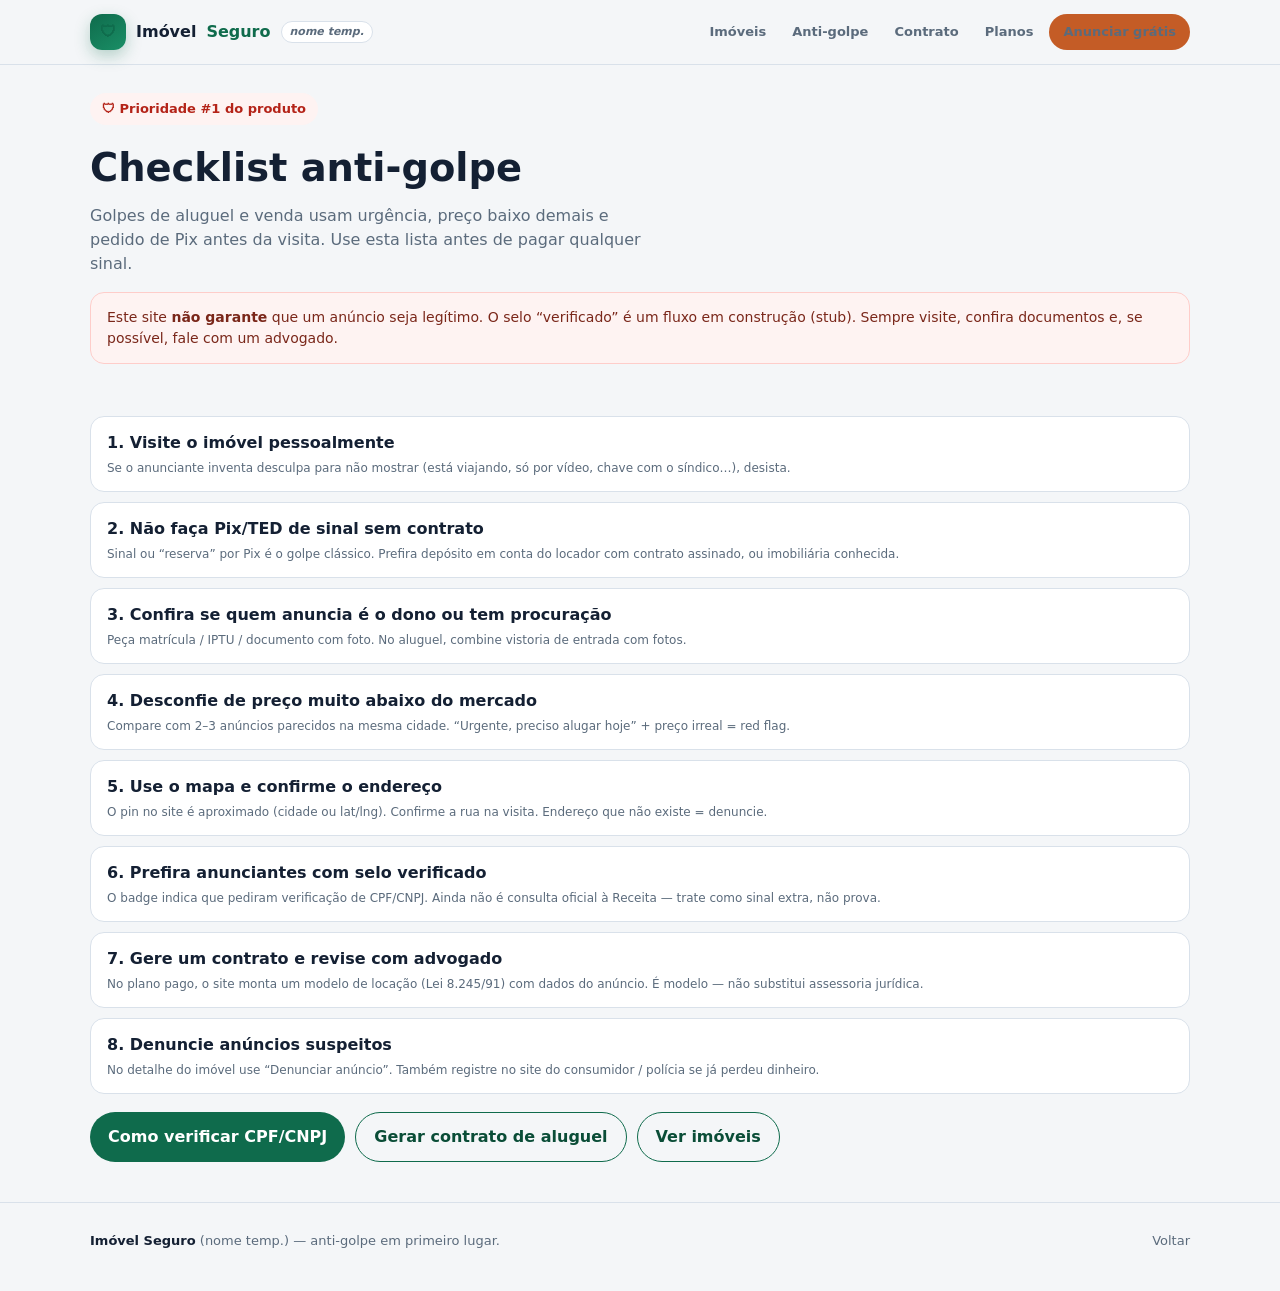
==== anti-golpe.html @ f9ec3e8f "Imóvel Seguro: anti-golpe, mapa OSM e contrato de aluguel Rebrand temporário (Morar Brasil rejeitado" ====
<!doctype html>
<html lang="pt-BR">
<head>
  <meta charset="utf-8">
  <meta name="viewport" content="width=device-width,initial-scale=1">
  <meta name="theme-color" content="#0f6b4c">
  <title>Checklist anti-golpe — Imóvel Seguro</title>
  <link rel="stylesheet" href="css/styles.css">
</head>
<body>
  <header class="top">
    <div class="wrap top-inner">
      <a class="brand" href="index.html"><span class="brand-mark">🛡</span> Imóvel <span>Seguro</span> <em class="temp">nome temp.</em></a>
      <nav class="nav">
        <a href="index.html" data-nav="index.html">Imóveis</a>
        <a href="anti-golpe.html" data-nav="anti-golpe.html">Anti-golpe</a>
        <a href="contrato.html" data-nav="contrato.html">Contrato</a>
        <a href="precos.html" data-nav="precos.html">Planos</a>
        <a class="btn btn-terra" href="anunciar.html" style="padding:8px 14px;font-size:13px">Anunciar grátis</a>
      </nav>
    </div>
  </header>

  <main class="wrap">
    <section class="page-hero">
      <div class="badge">🛡 Prioridade #1 do produto</div>
      <h1>Checklist anti-golpe</h1>
      <p>Golpes de aluguel e venda usam urgência, preço baixo demais e pedido de Pix antes da visita. Use esta lista antes de pagar qualquer sinal.</p>
    </section>

    <div class="banner banner-danger">
      Este site <strong>não garante</strong> que um anúncio seja legítimo. O selo “verificado” é um fluxo em construção (stub). Sempre visite, confira documentos e, se possível, fale com um advogado.
    </div>

    <section class="section">
      <ul class="check-list">
        <li>
          <strong>1. Visite o imóvel pessoalmente</strong>
          <span class="help">Se o anunciante inventa desculpa para não mostrar (está viajando, só por vídeo, chave com o síndico…), desista.</span>
        </li>
        <li>
          <strong>2. Não faça Pix/TED de sinal sem contrato</strong>
          <span class="help">Sinal ou “reserva” por Pix é o golpe clássico. Prefira depósito em conta do locador com contrato assinado, ou imobiliária conhecida.</span>
        </li>
        <li>
          <strong>3. Confira se quem anuncia é o dono ou tem procuração</strong>
          <span class="help">Peça matrícula / IPTU / documento com foto. No aluguel, combine vistoria de entrada com fotos.</span>
        </li>
        <li>
          <strong>4. Desconfie de preço muito abaixo do mercado</strong>
          <span class="help">Compare com 2–3 anúncios parecidos na mesma cidade. “Urgente, preciso alugar hoje” + preço irreal = red flag.</span>
        </li>
        <li>
          <strong>5. Use o mapa e confirme o endereço</strong>
          <span class="help">O pin no site é aproximado (cidade ou lat/lng). Confirme a rua na visita. Endereço que não existe = denuncie.</span>
        </li>
        <li>
          <strong>6. Prefira anunciantes com selo verificado</strong>
          <span class="help">O badge indica que pediram verificação de CPF/CNPJ. Ainda não é consulta oficial à Receita — trate como sinal extra, não prova.</span>
        </li>
        <li>
          <strong>7. Gere um contrato e revise com advogado</strong>
          <span class="help">No plano pago, o site monta um modelo de locação (Lei 8.245/91) com dados do anúncio. É modelo — não substitui assessoria jurídica.</span>
        </li>
        <li>
          <strong>8. Denuncie anúncios suspeitos</strong>
          <span class="help">No detalhe do imóvel use “Denunciar anúncio”. Também registre no site do consumidor / polícia se já perdeu dinheiro.</span>
        </li>
      </ul>

      <div style="display:flex;gap:10px;flex-wrap:wrap;margin-top:18px">
        <a class="btn btn-primary" href="verificar.html">Como verificar CPF/CNPJ</a>
        <a class="btn btn-ghost" href="contrato.html">Gerar contrato de aluguel</a>
        <a class="btn btn-ghost" href="index.html">Ver imóveis</a>
      </div>
    </section>
  </main>

  <footer class="footer">
    <div class="wrap footer-grid">
      <div><strong>Imóvel Seguro</strong> (nome temp.) — anti-golpe em primeiro lugar.</div>
      <div><a href="index.html">Voltar</a></div>
    </div>
  </footer>
</body>
</html>
---- css/styles.css ----
:root {
  --bg: #f4f6f8;
  --bg-card: #ffffff;
  --ink: #142033;
  --muted: #5b6b7c;
  --line: #d9e1ea;
  --green: #0f6b4c;
  --green-dark: #0a4d37;
  --green-soft: #e6f5ef;
  --terra: #c45c26;
  --terra-soft: #f8ebe3;
  --danger: #b42318;
  --danger-soft: #fef3f2;
  --warn: #b54708;
  --warn-soft: #fffaeb;
  --blue: #175cd3;
  --blue-soft: #eff4ff;
  --shadow: 0 10px 30px rgba(20, 32, 51, 0.08);
  --radius: 18px;
  --font: "Segoe UI", system-ui, -apple-system, Roboto, sans-serif;
}
*{box-sizing:border-box}
html{scroll-behavior:smooth}
body{margin:0;font-family:var(--font);background:var(--bg);color:var(--ink);line-height:1.5;min-height:100vh}
a{color:inherit;text-decoration:none}
img{max-width:100%;display:block}
button,input,select,textarea{font:inherit}
.wrap{width:min(1100px,calc(100% - 32px));margin:0 auto}
.top{position:sticky;top:0;z-index:40;backdrop-filter:blur(12px);background:rgba(244,246,248,.94);border-bottom:1px solid var(--line)}
.top-inner{display:flex;align-items:center;justify-content:space-between;padding:14px 0;gap:12px}
.brand{display:flex;align-items:center;gap:10px;font-weight:800}
.brand-mark{width:36px;height:36px;border-radius:12px;background:linear-gradient(145deg,var(--green),#1a8f66);color:#fff;display:grid;place-items:center;font-size:16px;box-shadow:0 6px 16px rgba(15,107,76,.28)}
.brand span{color:var(--green)}
.brand .temp{font-size:11px;font-weight:700;color:var(--muted);background:#fff;border:1px solid var(--line);border-radius:999px;padding:2px 8px}
.nav{display:flex;gap:6px;align-items:center;flex-wrap:wrap;justify-content:flex-end}
.nav a{padding:8px 10px;border-radius:999px;color:var(--muted);font-size:13px;font-weight:600}
.nav a:hover,.nav a.active{background:var(--green-soft);color:var(--green-dark)}
.btn{display:inline-flex;align-items:center;justify-content:center;gap:8px;border:0;border-radius:999px;padding:12px 18px;font-weight:800;cursor:pointer;transition:transform .15s ease,opacity .15s ease}
.btn:active{transform:scale(.98)}
.btn:disabled{opacity:.55;cursor:not-allowed}
.btn-primary{background:var(--green);color:#fff}
.btn-primary:hover{background:var(--green-dark)}
.btn-terra{background:var(--terra);color:#fff}
.btn-danger{background:var(--danger);color:#fff}
.btn-ghost{background:transparent;color:var(--green-dark);border:1.5px solid var(--green)}
.btn-wa{background:#1fad5c;color:#fff;width:100%}
.btn-block{width:100%}
.btn-sm{padding:8px 12px;font-size:13px}
.hero{padding:28px 0 10px;display:grid;gap:22px}
@media(min-width:860px){.hero{grid-template-columns:1.1fr .9fr;align-items:center;padding-top:40px}}
.hero h1{font-size:clamp(1.9rem,5vw,3rem);line-height:1.08;margin:0 0 12px;letter-spacing:-.02em}
.hero h1 em{font-style:normal;color:var(--green)}
.hero p.lead{margin:0;color:var(--muted);font-size:1.05rem;max-width:38ch}
.badge{display:inline-flex;align-items:center;gap:6px;background:var(--danger-soft);color:var(--danger);border-radius:999px;padding:6px 12px;font-size:13px;font-weight:700;margin-bottom:14px}
.search-card,.card,.panel{background:var(--bg-card);border:1px solid var(--line);border-radius:var(--radius);box-shadow:var(--shadow)}
.search-card{padding:18px}
.search-grid{display:grid;gap:10px;grid-template-columns:1fr}
@media(min-width:720px){.search-grid{grid-template-columns:1.2fr 1fr 1fr auto;align-items:end}}
label.field{display:grid;gap:6px;font-size:13px;font-weight:700;color:var(--muted)}
input,select,textarea{width:100%;padding:12px 14px;border-radius:12px;border:1.5px solid var(--line);background:#fff;color:var(--ink)}
input:focus,select:focus,textarea:focus{outline:none;border-color:var(--green);box-shadow:0 0 0 3px rgba(15,107,76,.15)}
.chips{display:flex;flex-wrap:wrap;gap:8px;margin-top:12px}
.chip{border:1.5px solid var(--line);background:#fff;color:var(--muted);border-radius:999px;padding:8px 12px;font-size:13px;font-weight:700;cursor:pointer}
.chip.active,.chip:hover{border-color:var(--green);color:var(--green-dark);background:var(--green-soft)}
.section{padding:28px 0 40px}
.section-head{display:flex;justify-content:space-between;align-items:end;gap:12px;margin-bottom:16px;flex-wrap:wrap}
.section-head h2{margin:0;font-size:1.45rem}
.section-head p{margin:0;color:var(--muted);font-size:14px}
.grid{display:grid;gap:14px;grid-template-columns:1fr}
@media(min-width:640px){.grid{grid-template-columns:repeat(2,1fr)}}
@media(min-width:960px){.grid{grid-template-columns:repeat(3,1fr)}}
.listing{overflow:hidden;display:flex;flex-direction:column;min-height:100%;transition:transform .15s ease,box-shadow .15s ease}
.listing:hover{transform:translateY(-2px);box-shadow:0 16px 36px rgba(20,32,51,.12)}
.listing-photo{aspect-ratio:16/10;position:relative;color:#fff;display:flex;align-items:flex-end;padding:14px;background:linear-gradient(135deg,#0f6b4c,#2a4d6e)}
.listing-photo.terreno{background:linear-gradient(135deg,#8a6a3b,#c45c26)}
.listing-photo.sitio,.listing-photo.chacara{background:linear-gradient(135deg,#1f6b45,#6a9a3b)}
.listing-photo.casa{background:linear-gradient(135deg,#2a4d6e,#1f6b45)}
.listing-photo.apartamento{background:linear-gradient(135deg,#3a4a6b,#1f6b45)}
.listing-photo.comercial{background:linear-gradient(135deg,#6b4a2a,#c45c26)}
.listing-photo .emoji{font-size:42px;position:absolute;right:14px;top:14px;opacity:.9}
.tag{display:inline-flex;align-items:center;gap:4px;background:rgba(255,255,255,.18);backdrop-filter:blur(6px);border-radius:999px;padding:4px 10px;font-size:12px;font-weight:700}
.tag-exemplo{position:absolute;left:12px;top:12px;background:#fff;color:var(--terra);border-radius:999px;padding:4px 10px;font-size:11px;font-weight:800}
.tag-verificado{position:absolute;left:12px;top:40px;background:#ecfdf3;color:#067647;border-radius:999px;padding:4px 10px;font-size:11px;font-weight:800}
.listing-body{padding:14px 16px 16px;display:grid;gap:8px;flex:1}
.listing-body h3{margin:0;font-size:1.05rem;line-height:1.25}
.meta{color:var(--muted);font-size:13px}
.price{font-size:1.25rem;font-weight:800;color:var(--green-dark)}
.price small{font-size:12px;font-weight:600;color:var(--muted)}
.empty{text-align:center;padding:40px 18px;color:var(--muted);border:1.5px dashed var(--line);border-radius:var(--radius);background:rgba(255,255,255,.5)}
.banner{margin:8px 0 24px;padding:14px 16px;border-radius:14px;background:var(--warn-soft);color:#7a2e0e;border:1px solid #f9dbaf;font-size:14px}
.banner-danger{background:var(--danger-soft);color:#7a271a;border-color:#fecdca}
.banner-safe{background:var(--green-soft);color:var(--green-dark);border-color:#abefc6}
.page-hero{padding:28px 0 8px}
.page-hero h1{margin:0 0 8px;font-size:clamp(1.8rem,4vw,2.4rem)}
.page-hero p{margin:0;color:var(--muted);max-width:56ch}
.form-card{padding:20px;max-width:760px}
.form-grid{display:grid;gap:12px}
@media(min-width:640px){.form-grid.two{grid-template-columns:1fr 1fr}}
.help{font-size:12px;color:var(--muted);font-weight:500}
.ok-box,.err-box{display:none;margin-top:12px;padding:12px 14px;border-radius:12px;font-size:14px}
.ok-box{background:var(--green-soft);color:var(--green-dark)}
.err-box{background:#fde8e8;color:#9b1c1c}
.pricing{display:grid;gap:14px;grid-template-columns:1fr}
@media(min-width:800px){.pricing{grid-template-columns:repeat(3,1fr)}}
.price-card{padding:22px;display:flex;flex-direction:column;gap:12px}
.price-card.featured{border-color:var(--green);box-shadow:0 16px 40px rgba(15,107,76,.16);position:relative}
.price-card .plan{font-size:14px;font-weight:800;color:var(--muted);text-transform:uppercase;letter-spacing:.04em}
.price-card .amount{font-size:2rem;font-weight:800;color:var(--green-dark)}
.price-card .amount span{font-size:14px;font-weight:600;color:var(--muted)}
.price-card ul{margin:0;padding-left:18px;color:var(--muted);display:grid;gap:8px;flex:1}
.ribbon{position:absolute;top:14px;right:14px;background:var(--green);color:#fff;font-size:11px;font-weight:800;border-radius:999px;padding:4px 10px}
.detail{display:grid;gap:16px;padding-bottom:40px}
@media(min-width:860px){.detail{grid-template-columns:1.4fr .8fr;align-items:start}}
.detail-photo{border-radius:var(--radius);min-height:220px;position:relative;display:flex;align-items:flex-end;padding:18px;color:#fff}
.detail-side{padding:18px;position:sticky;top:80px}
.detail-side h1{margin:0 0 8px;font-size:1.5rem}
.kv{display:grid;gap:8px;margin:14px 0}
.kv div{display:flex;justify-content:space-between;gap:12px;padding:10px 0;border-bottom:1px solid var(--line);font-size:14px}
.kv span{color:var(--muted)}
.footer{border-top:1px solid var(--line);padding:28px 0 40px;color:var(--muted);font-size:13px}
.footer strong{color:var(--ink)}
.footer-grid{display:flex;justify-content:space-between;gap:16px;flex-wrap:wrap}
.note-pill{display:inline-flex;gap:6px;align-items:center;background:#fff;border:1px solid var(--line);border-radius:999px;padding:6px 10px;font-size:12px;font-weight:700;color:var(--muted)}
.map{height:280px;width:100%;border-radius:14px;border:1px solid var(--line);overflow:hidden;z-index:1}
.map-lg{height:420px}
.view-toggle{display:flex;gap:8px;flex-wrap:wrap}
.trust-grid{display:grid;gap:12px;grid-template-columns:1fr}
@media(min-width:720px){.trust-grid{grid-template-columns:repeat(3,1fr)}}
.trust-card{padding:16px}
.trust-card h3{margin:0 0 6px;font-size:1rem}
.trust-card p{margin:0;color:var(--muted);font-size:14px}
.check-list{display:grid;gap:10px;padding:0;margin:0;list-style:none}
.check-list li{background:#fff;border:1px solid var(--line);border-radius:14px;padding:14px 16px;display:grid;gap:4px}
.check-list li strong{color:var(--ink)}
.modal-bg{position:fixed;inset:0;background:rgba(15,23,42,.45);display:none;align-items:center;justify-content:center;padding:18px;z-index:80}
.modal-bg.open{display:flex}
.modal{background:#fff;border-radius:18px;padding:20px;width:min(480px,100%);box-shadow:var(--shadow)}
.modal h3{margin:0 0 8px}
.verified-pill{display:inline-flex;align-items:center;gap:6px;background:#ecfdf3;color:#067647;border:1px solid #abefc6;border-radius:999px;padding:6px 10px;font-size:12px;font-weight:800}
.unverified-pill{display:inline-flex;align-items:center;gap:6px;background:var(--warn-soft);color:var(--warn);border:1px solid #f9dbaf;border-radius:999px;padding:6px 10px;font-size:12px;font-weight:800}
.contract-preview{position:relative;border:1px solid var(--line);border-radius:14px;overflow:hidden;background:#fff}
.contract-page{padding:28px 24px;max-width:800px;margin:0 auto;background:#fff;color:#111;font-size:14px}
.contract-page h1{font-size:1.35rem;margin:0 0 8px;text-align:center}
.contract-page h2{font-size:1rem;margin:18px 0 8px}
.contract-locked{position:relative}
.contract-locked .blur{filter:blur(5px);user-select:none;pointer-events:none;max-height:220px;overflow:hidden}
.paywall{position:absolute;inset:auto 12px 12px 12px;background:rgba(255,255,255,.96);border:1px solid var(--line);border-radius:14px;padding:16px;text-align:center;box-shadow:var(--shadow)}
.stub{border:1.5px dashed var(--line);border-radius:14px;padding:14px;background:#fafbfc}
.steps{display:grid;gap:10px;counter-reset:step}
.steps .step{border:1px solid var(--line);border-radius:14px;padding:14px;background:#fff}
.steps .step::before{counter-increment:step;content:"Passo " counter(step);display:block;font-size:12px;font-weight:800;color:var(--green);margin-bottom:4px}
@media print{
  .top,.footer,.no-print,.paywall,.banner{display:none!important}
  .contract-locked .blur{filter:none!important;max-height:none!important}
  .contract-page{box-shadow:none;border:0}
  body{background:#fff}
}
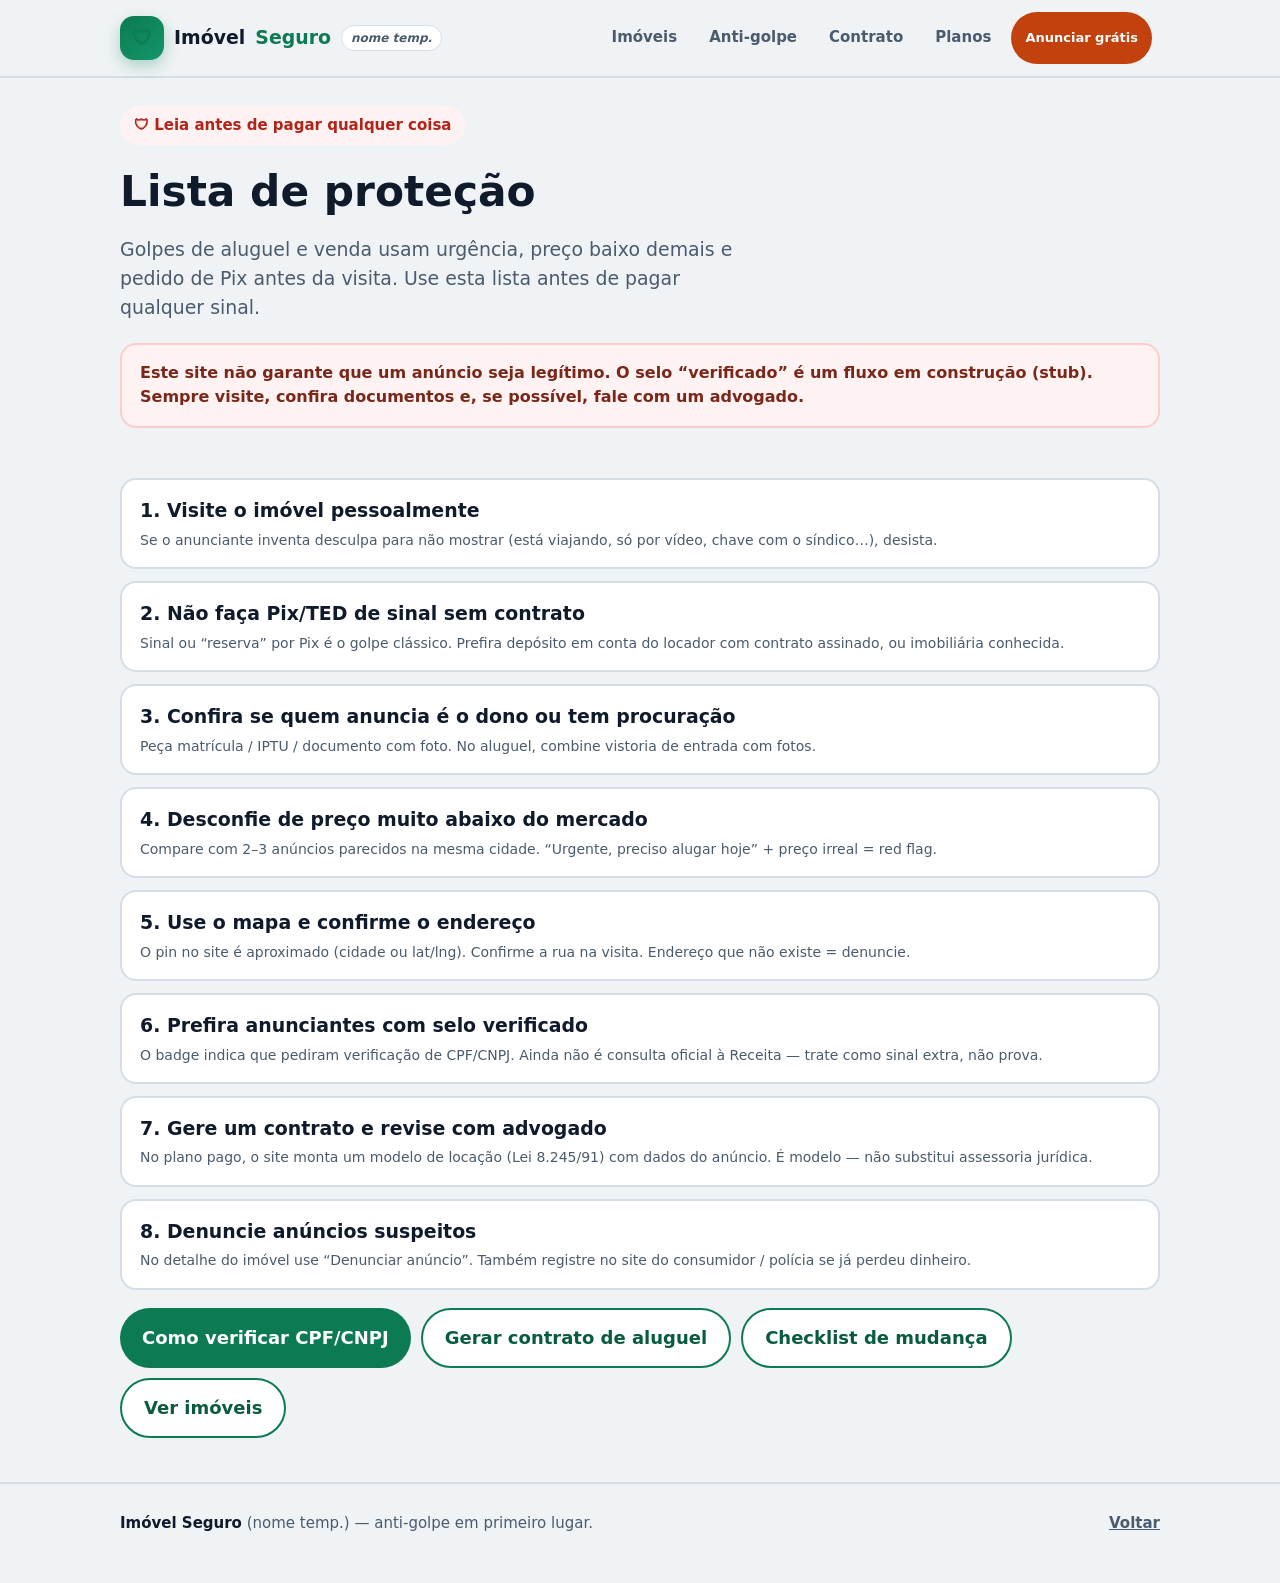
==== commit f2b5fb91: "UI simples + conta @usuário, watermark e fotos por cômodo Redesign comercial/acessível, wizard de an" ====
--- a/anti-golpe.html
+++ b/anti-golpe.html
@@ -3,8 +3,8 @@
 <head>
   <meta charset="utf-8">
   <meta name="viewport" content="width=device-width,initial-scale=1">
-  <meta name="theme-color" content="#0f6b4c">
-  <title>Checklist anti-golpe — Imóvel Seguro</title>
+  <meta name="theme-color" content="#0c7a52">
+  <title>Lista de proteção — Imóvel Seguro</title>
   <link rel="stylesheet" href="css/styles.css">
 </head>
 <body>
@@ -17,14 +17,15 @@
         <a href="contrato.html" data-nav="contrato.html">Contrato</a>
         <a href="precos.html" data-nav="precos.html">Planos</a>
         <a class="btn btn-terra" href="anunciar.html" style="padding:8px 14px;font-size:13px">Anunciar grátis</a>
+              <span id="auth-slot"></span>
       </nav>
     </div>
   </header>
 
   <main class="wrap">
     <section class="page-hero">
-      <div class="badge">🛡 Prioridade #1 do produto</div>
-      <h1>Checklist anti-golpe</h1>
+      <div class="badge">🛡 Leia antes de pagar qualquer coisa</div>
+      <h1>Lista de proteção</h1>
       <p>Golpes de aluguel e venda usam urgência, preço baixo demais e pedido de Pix antes da visita. Use esta lista antes de pagar qualquer sinal.</p>
     </section>
 
@@ -71,6 +72,7 @@
       <div style="display:flex;gap:10px;flex-wrap:wrap;margin-top:18px">
         <a class="btn btn-primary" href="verificar.html">Como verificar CPF/CNPJ</a>
         <a class="btn btn-ghost" href="contrato.html">Gerar contrato de aluguel</a>
+        <a class="btn btn-ghost" href="mudanca.html">Checklist de mudança</a>
         <a class="btn btn-ghost" href="index.html">Ver imóveis</a>
       </div>
     </section>
@@ -81,6 +83,7 @@
       <div><strong>Imóvel Seguro</strong> (nome temp.) — anti-golpe em primeiro lugar.</div>
       <div><a href="index.html">Voltar</a></div>
     </div>
-  </footer>
+    <!-- legal -->
+</footer>
 </body>
 </html>
--- a/css/styles.css
+++ b/css/styles.css
@@ -1,154 +1,201 @@
 :root {
-  --bg: #f4f6f8;
-  --bg-card: #ffffff;
-  --ink: #142033;
-  --muted: #5b6b7c;
-  --line: #d9e1ea;
-  --green: #0f6b4c;
-  --green-dark: #0a4d37;
-  --green-soft: #e6f5ef;
-  --terra: #c45c26;
-  --terra-soft: #f8ebe3;
+  --bg: #f0f3f6;
+  --card: #ffffff;
+  --ink: #0f1a2a;
+  --muted: #4a5b6d;
+  --line: #d5dde6;
+  --green: #0c7a52;
+  --green-dark: #085c3d;
+  --green-soft: #e3f6ee;
+  --terra: #c2410c;
+  --terra-soft: #fff1e8;
   --danger: #b42318;
   --danger-soft: #fef3f2;
   --warn: #b54708;
   --warn-soft: #fffaeb;
   --blue: #175cd3;
   --blue-soft: #eff4ff;
-  --shadow: 0 10px 30px rgba(20, 32, 51, 0.08);
-  --radius: 18px;
+  --shadow: 0 8px 28px rgba(15,26,42,.08);
+  --radius: 20px;
   --font: "Segoe UI", system-ui, -apple-system, Roboto, sans-serif;
+  --tap: 52px;
 }
 *{box-sizing:border-box}
-html{scroll-behavior:smooth}
-body{margin:0;font-family:var(--font);background:var(--bg);color:var(--ink);line-height:1.5;min-height:100vh}
+html{scroll-behavior:smooth;font-size:18px}
+body{margin:0;font-family:var(--font);background:var(--bg);color:var(--ink);line-height:1.55;min-height:100vh}
 a{color:inherit;text-decoration:none}
 img{max-width:100%;display:block}
 button,input,select,textarea{font:inherit}
-.wrap{width:min(1100px,calc(100% - 32px));margin:0 auto}
-.top{position:sticky;top:0;z-index:40;backdrop-filter:blur(12px);background:rgba(244,246,248,.94);border-bottom:1px solid var(--line)}
-.top-inner{display:flex;align-items:center;justify-content:space-between;padding:14px 0;gap:12px}
-.brand{display:flex;align-items:center;gap:10px;font-weight:800}
-.brand-mark{width:36px;height:36px;border-radius:12px;background:linear-gradient(145deg,var(--green),#1a8f66);color:#fff;display:grid;place-items:center;font-size:16px;box-shadow:0 6px 16px rgba(15,107,76,.28)}
+.wrap{width:min(1040px,calc(100% - 28px));margin:0 auto}
+
+/* Top bar — simple */
+.top{position:sticky;top:0;z-index:50;background:rgba(240,243,246,.97);backdrop-filter:blur(10px);border-bottom:2px solid var(--line)}
+.top-inner{display:flex;align-items:center;justify-content:space-between;gap:10px;padding:12px 0;flex-wrap:wrap}
+.brand{display:flex;align-items:center;gap:10px;font-weight:800;font-size:1.05rem}
+.brand-mark{width:44px;height:44px;border-radius:14px;background:linear-gradient(145deg,var(--green),#14966a);color:#fff;display:grid;place-items:center;font-size:20px;box-shadow:0 6px 16px rgba(12,122,82,.3)}
 .brand span{color:var(--green)}
-.brand .temp{font-size:11px;font-weight:700;color:var(--muted);background:#fff;border:1px solid var(--line);border-radius:999px;padding:2px 8px}
-.nav{display:flex;gap:6px;align-items:center;flex-wrap:wrap;justify-content:flex-end}
-.nav a{padding:8px 10px;border-radius:999px;color:var(--muted);font-size:13px;font-weight:600}
-.nav a:hover,.nav a.active{background:var(--green-soft);color:var(--green-dark)}
-.btn{display:inline-flex;align-items:center;justify-content:center;gap:8px;border:0;border-radius:999px;padding:12px 18px;font-weight:800;cursor:pointer;transition:transform .15s ease,opacity .15s ease}
+.brand .temp{font-size:12px;font-weight:700;color:var(--muted);background:#fff;border:1px solid var(--line);border-radius:999px;padding:3px 9px}
+.nav{display:flex;gap:8px;align-items:center;flex-wrap:wrap;justify-content:flex-end}
+.nav a:not(.btn){padding:10px 12px;border-radius:999px;color:var(--muted);font-size:15px;font-weight:700;min-height:44px;display:inline-flex;align-items:center}
+.nav a:not(.btn):hover,.nav a.active{background:var(--green-soft);color:var(--green-dark)}
+
+/* Big buttons */
+.btn{display:inline-flex;align-items:center;justify-content:center;gap:8px;border:0;border-radius:999px;padding:14px 22px;min-height:var(--tap);font-weight:800;font-size:1rem;cursor:pointer;transition:transform .12s,opacity .12s}
 .btn:active{transform:scale(.98)}
 .btn:disabled{opacity:.55;cursor:not-allowed}
 .btn-primary{background:var(--green);color:#fff}
 .btn-primary:hover{background:var(--green-dark)}
 .btn-terra{background:var(--terra);color:#fff}
 .btn-danger{background:var(--danger);color:#fff}
-.btn-ghost{background:transparent;color:var(--green-dark);border:1.5px solid var(--green)}
+.btn-ghost{background:#fff;color:var(--green-dark);border:2px solid var(--green)}
 .btn-wa{background:#1fad5c;color:#fff;width:100%}
 .btn-block{width:100%}
-.btn-sm{padding:8px 12px;font-size:13px}
-.hero{padding:28px 0 10px;display:grid;gap:22px}
-@media(min-width:860px){.hero{grid-template-columns:1.1fr .9fr;align-items:center;padding-top:40px}}
-.hero h1{font-size:clamp(1.9rem,5vw,3rem);line-height:1.08;margin:0 0 12px;letter-spacing:-.02em}
+.btn-sm{min-height:42px;padding:10px 14px;font-size:15px}
+.btn-xl{min-height:58px;font-size:1.1rem;padding:16px 26px}
+
+/* Hero */
+.hero{padding:28px 0 12px;display:grid;gap:20px}
+@media(min-width:860px){.hero{grid-template-columns:1.05fr .95fr;align-items:center;padding-top:36px}}
+.hero h1{font-size:clamp(1.85rem,5vw,2.75rem);line-height:1.12;margin:0 0 12px;letter-spacing:-.02em}
 .hero h1 em{font-style:normal;color:var(--green)}
-.hero p.lead{margin:0;color:var(--muted);font-size:1.05rem;max-width:38ch}
-.badge{display:inline-flex;align-items:center;gap:6px;background:var(--danger-soft);color:var(--danger);border-radius:999px;padding:6px 12px;font-size:13px;font-weight:700;margin-bottom:14px}
-.search-card,.card,.panel{background:var(--bg-card);border:1px solid var(--line);border-radius:var(--radius);box-shadow:var(--shadow)}
-.search-card{padding:18px}
-.search-grid{display:grid;gap:10px;grid-template-columns:1fr}
-@media(min-width:720px){.search-grid{grid-template-columns:1.2fr 1fr 1fr auto;align-items:end}}
-label.field{display:grid;gap:6px;font-size:13px;font-weight:700;color:var(--muted)}
-input,select,textarea{width:100%;padding:12px 14px;border-radius:12px;border:1.5px solid var(--line);background:#fff;color:var(--ink)}
-input:focus,select:focus,textarea:focus{outline:none;border-color:var(--green);box-shadow:0 0 0 3px rgba(15,107,76,.15)}
-.chips{display:flex;flex-wrap:wrap;gap:8px;margin-top:12px}
-.chip{border:1.5px solid var(--line);background:#fff;color:var(--muted);border-radius:999px;padding:8px 12px;font-size:13px;font-weight:700;cursor:pointer}
+.hero p.lead{margin:0;color:var(--muted);font-size:1.08rem;max-width:36ch}
+.badge{display:inline-flex;align-items:center;gap:6px;background:var(--danger-soft);color:var(--danger);border-radius:999px;padding:8px 14px;font-size:15px;font-weight:800;margin-bottom:14px}
+.steps-row{display:flex;flex-wrap:wrap;gap:10px;margin-top:16px}
+.step-pill{background:#fff;border:2px solid var(--line);border-radius:16px;padding:12px 14px;font-weight:700;font-size:15px;color:var(--ink);flex:1;min-width:140px}
+.step-pill b{display:block;color:var(--green);font-size:13px;margin-bottom:2px}
+
+.search-card,.card,.panel{background:var(--card);border:2px solid var(--line);border-radius:var(--radius);box-shadow:var(--shadow)}
+.search-card{padding:20px}
+.search-grid{display:grid;gap:12px}
+@media(min-width:720px){.search-grid{grid-template-columns:1.3fr 1fr 1fr auto;align-items:end}}
+label.field{display:grid;gap:8px;font-size:15px;font-weight:800;color:var(--muted)}
+input,select,textarea{width:100%;padding:14px 16px;min-height:var(--tap);border-radius:14px;border:2px solid var(--line);background:#fff;color:var(--ink)}
+textarea{min-height:120px;resize:vertical}
+input:focus,select:focus,textarea:focus{outline:none;border-color:var(--green);box-shadow:0 0 0 4px rgba(12,122,82,.18)}
+.chips{display:flex;flex-wrap:wrap;gap:10px;margin-top:14px}
+.chip{border:2px solid var(--line);background:#fff;color:var(--muted);border-radius:999px;padding:12px 16px;min-height:46px;font-size:15px;font-weight:800;cursor:pointer}
 .chip.active,.chip:hover{border-color:var(--green);color:var(--green-dark);background:var(--green-soft)}
-.section{padding:28px 0 40px}
+
+.section{padding:28px 0 44px}
 .section-head{display:flex;justify-content:space-between;align-items:end;gap:12px;margin-bottom:16px;flex-wrap:wrap}
 .section-head h2{margin:0;font-size:1.45rem}
-.section-head p{margin:0;color:var(--muted);font-size:14px}
-.grid{display:grid;gap:14px;grid-template-columns:1fr}
+.section-head p{margin:0;color:var(--muted);font-size:15px}
+.grid{display:grid;gap:16px;grid-template-columns:1fr}
 @media(min-width:640px){.grid{grid-template-columns:repeat(2,1fr)}}
 @media(min-width:960px){.grid{grid-template-columns:repeat(3,1fr)}}
-.listing{overflow:hidden;display:flex;flex-direction:column;min-height:100%;transition:transform .15s ease,box-shadow .15s ease}
-.listing:hover{transform:translateY(-2px);box-shadow:0 16px 36px rgba(20,32,51,.12)}
-.listing-photo{aspect-ratio:16/10;position:relative;color:#fff;display:flex;align-items:flex-end;padding:14px;background:linear-gradient(135deg,#0f6b4c,#2a4d6e)}
+
+.listing{overflow:hidden;display:flex;flex-direction:column;min-height:100%;transition:transform .15s}
+.listing:hover{transform:translateY(-3px)}
+.listing-photo{aspect-ratio:16/10;position:relative;color:#fff;display:flex;align-items:flex-end;padding:14px;background:linear-gradient(135deg,#0c7a52,#2a4d6e);overflow:hidden}
+.listing-photo img{position:absolute;inset:0;width:100%;height:100%;object-fit:cover}
 .listing-photo.terreno{background:linear-gradient(135deg,#8a6a3b,#c45c26)}
 .listing-photo.sitio,.listing-photo.chacara{background:linear-gradient(135deg,#1f6b45,#6a9a3b)}
 .listing-photo.casa{background:linear-gradient(135deg,#2a4d6e,#1f6b45)}
 .listing-photo.apartamento{background:linear-gradient(135deg,#3a4a6b,#1f6b45)}
-.listing-photo.comercial{background:linear-gradient(135deg,#6b4a2a,#c45c26)}
-.listing-photo .emoji{font-size:42px;position:absolute;right:14px;top:14px;opacity:.9}
-.tag{display:inline-flex;align-items:center;gap:4px;background:rgba(255,255,255,.18);backdrop-filter:blur(6px);border-radius:999px;padding:4px 10px;font-size:12px;font-weight:700}
-.tag-exemplo{position:absolute;left:12px;top:12px;background:#fff;color:var(--terra);border-radius:999px;padding:4px 10px;font-size:11px;font-weight:800}
-.tag-verificado{position:absolute;left:12px;top:40px;background:#ecfdf3;color:#067647;border-radius:999px;padding:4px 10px;font-size:11px;font-weight:800}
-.listing-body{padding:14px 16px 16px;display:grid;gap:8px;flex:1}
-.listing-body h3{margin:0;font-size:1.05rem;line-height:1.25}
-.meta{color:var(--muted);font-size:13px}
-.price{font-size:1.25rem;font-weight:800;color:var(--green-dark)}
-.price small{font-size:12px;font-weight:600;color:var(--muted)}
-.empty{text-align:center;padding:40px 18px;color:var(--muted);border:1.5px dashed var(--line);border-radius:var(--radius);background:rgba(255,255,255,.5)}
-.banner{margin:8px 0 24px;padding:14px 16px;border-radius:14px;background:var(--warn-soft);color:#7a2e0e;border:1px solid #f9dbaf;font-size:14px}
+.listing-photo.comercial,.listing-photo.barracao{background:linear-gradient(135deg,#4a5568,#2d3748)}
+.listing-photo .emoji{font-size:42px;position:absolute;right:14px;top:14px;opacity:.9;z-index:2}
+.photo-wm{position:absolute;right:10px;bottom:10px;z-index:3;background:rgba(12,122,82,.88);color:#fff;font-size:12px;font-weight:800;padding:4px 8px;border-radius:8px}
+.tag{display:inline-flex;align-items:center;gap:4px;background:rgba(255,255,255,.2);backdrop-filter:blur(6px);border-radius:999px;padding:5px 10px;font-size:13px;font-weight:800;z-index:2}
+.tag-exemplo{position:absolute;left:12px;top:12px;z-index:3;background:#fff;color:var(--terra);border-radius:999px;padding:5px 10px;font-size:12px;font-weight:800}
+.tag-verificado{position:absolute;left:12px;top:44px;z-index:3;background:#ecfdf3;color:#067647;border-radius:999px;padding:5px 10px;font-size:12px;font-weight:800}
+.listing-body{padding:16px;display:grid;gap:8px;flex:1}
+.listing-body h3{margin:0;font-size:1.08rem;line-height:1.3}
+.meta{color:var(--muted);font-size:14px}
+.price{font-size:1.35rem;font-weight:800;color:var(--green-dark)}
+.price small{font-size:13px;font-weight:600;color:var(--muted)}
+.fav-btn{position:absolute;top:12px;right:12px;z-index:4;width:44px;height:44px;border-radius:50%;border:0;background:rgba(255,255,255,.92);font-size:20px;cursor:pointer;box-shadow:var(--shadow)}
+
+.empty{text-align:center;padding:44px 18px;color:var(--muted);border:2px dashed var(--line);border-radius:var(--radius);background:rgba(255,255,255,.6);font-size:1.05rem}
+.banner{margin:10px 0 22px;padding:16px 18px;border-radius:16px;background:var(--warn-soft);color:#7a2e0e;border:2px solid #f9dbaf;font-size:16px;font-weight:600}
 .banner-danger{background:var(--danger-soft);color:#7a271a;border-color:#fecdca}
 .banner-safe{background:var(--green-soft);color:var(--green-dark);border-color:#abefc6}
-.page-hero{padding:28px 0 8px}
-.page-hero h1{margin:0 0 8px;font-size:clamp(1.8rem,4vw,2.4rem)}
-.page-hero p{margin:0;color:var(--muted);max-width:56ch}
-.form-card{padding:20px;max-width:760px}
-.form-grid{display:grid;gap:12px}
+.page-hero{padding:28px 0 10px}
+.page-hero h1{margin:0 0 10px;font-size:clamp(1.7rem,4vw,2.35rem)}
+.page-hero p{margin:0;color:var(--muted);max-width:52ch;font-size:1.05rem}
+
+.form-card{padding:22px;max-width:820px}
+.form-grid{display:grid;gap:14px}
 @media(min-width:640px){.form-grid.two{grid-template-columns:1fr 1fr}}
-.help{font-size:12px;color:var(--muted);font-weight:500}
-.ok-box,.err-box{display:none;margin-top:12px;padding:12px 14px;border-radius:12px;font-size:14px}
+.help{font-size:14px;color:var(--muted);font-weight:500}
+.ok-box,.err-box{display:none;margin-top:12px;padding:14px 16px;border-radius:14px;font-size:16px;font-weight:600}
 .ok-box{background:var(--green-soft);color:var(--green-dark)}
 .err-box{background:#fde8e8;color:#9b1c1c}
-.pricing{display:grid;gap:14px;grid-template-columns:1fr}
+
+.wizard-steps{display:flex;gap:8px;flex-wrap:wrap;margin-bottom:18px}
+.wizard-steps .wstep{flex:1;min-width:90px;text-align:center;padding:12px 8px;border-radius:14px;border:2px solid var(--line);background:#fff;font-size:14px;font-weight:800;color:var(--muted)}
+.wizard-steps .wstep.on{border-color:var(--green);background:var(--green-soft);color:var(--green-dark)}
+.wizard-pane{display:none}
+.wizard-pane.on{display:block}
+
+.photo-slots{display:grid;gap:12px}
+.photo-slot{border:2px dashed var(--line);border-radius:16px;padding:14px;background:#fafbfc}
+.photo-slot.required{border-color:#86efac;background:#f0fdf4}
+.photo-slot .slot-label{font-weight:800;margin-bottom:8px}
+.photo-slot .preview{margin-top:10px;border-radius:12px;overflow:hidden;max-height:180px;position:relative}
+.photo-slot .preview img{width:100%;height:180px;object-fit:cover}
+.photo-slot input[type=file]{font-size:15px}
+
+.pricing{display:grid;gap:16px;grid-template-columns:1fr}
 @media(min-width:800px){.pricing{grid-template-columns:repeat(3,1fr)}}
-.price-card{padding:22px;display:flex;flex-direction:column;gap:12px}
-.price-card.featured{border-color:var(--green);box-shadow:0 16px 40px rgba(15,107,76,.16);position:relative}
+.price-card{padding:24px;display:flex;flex-direction:column;gap:14px}
+.price-card.featured{border-color:var(--green);box-shadow:0 16px 40px rgba(12,122,82,.16);position:relative}
 .price-card .plan{font-size:14px;font-weight:800;color:var(--muted);text-transform:uppercase;letter-spacing:.04em}
 .price-card .amount{font-size:2rem;font-weight:800;color:var(--green-dark)}
-.price-card .amount span{font-size:14px;font-weight:600;color:var(--muted)}
-.price-card ul{margin:0;padding-left:18px;color:var(--muted);display:grid;gap:8px;flex:1}
-.ribbon{position:absolute;top:14px;right:14px;background:var(--green);color:#fff;font-size:11px;font-weight:800;border-radius:999px;padding:4px 10px}
-.detail{display:grid;gap:16px;padding-bottom:40px}
-@media(min-width:860px){.detail{grid-template-columns:1.4fr .8fr;align-items:start}}
-.detail-photo{border-radius:var(--radius);min-height:220px;position:relative;display:flex;align-items:flex-end;padding:18px;color:#fff}
-.detail-side{padding:18px;position:sticky;top:80px}
-.detail-side h1{margin:0 0 8px;font-size:1.5rem}
+.price-card .amount span{font-size:15px;font-weight:600;color:var(--muted)}
+.price-card ul{margin:0;padding-left:20px;color:var(--muted);display:grid;gap:10px;flex:1;font-size:16px}
+.ribbon{position:absolute;top:14px;right:14px;background:var(--green);color:#fff;font-size:12px;font-weight:800;border-radius:999px;padding:5px 10px}
+
+.detail{display:grid;gap:18px;padding-bottom:48px}
+@media(min-width:860px){.detail{grid-template-columns:1.35fr .85fr;align-items:start}}
+.detail-photo{border-radius:var(--radius);min-height:240px;position:relative;display:flex;align-items:flex-end;padding:18px;color:#fff;overflow:hidden}
+.detail-photo img{position:absolute;inset:0;width:100%;height:100%;object-fit:cover}
+.detail-side{padding:20px;position:sticky;top:84px}
+.detail-side h1{margin:0 0 8px;font-size:1.55rem}
 .kv{display:grid;gap:8px;margin:14px 0}
-.kv div{display:flex;justify-content:space-between;gap:12px;padding:10px 0;border-bottom:1px solid var(--line);font-size:14px}
-.kv span{color:var(--muted)}
-.footer{border-top:1px solid var(--line);padding:28px 0 40px;color:var(--muted);font-size:13px}
+.kv div{display:flex;justify-content:space-between;gap:12px;padding:12px 0;border-bottom:2px solid var(--line);font-size:16px}
+.kv span{color:var(--muted);font-weight:600}
+.gallery{display:grid;gap:10px;grid-template-columns:1fr 1fr;margin-top:12px}
+.gallery figure{margin:0;border-radius:14px;overflow:hidden;border:2px solid var(--line);position:relative;background:#111}
+.gallery img{width:100%;height:140px;object-fit:cover}
+.gallery figcaption{position:absolute;left:0;right:0;bottom:0;background:rgba(0,0,0,.55);color:#fff;font-size:13px;font-weight:700;padding:6px 8px}
+
+.footer{border-top:2px solid var(--line);padding:28px 0 48px;color:var(--muted);font-size:15px}
 .footer strong{color:var(--ink)}
 .footer-grid{display:flex;justify-content:space-between;gap:16px;flex-wrap:wrap}
-.note-pill{display:inline-flex;gap:6px;align-items:center;background:#fff;border:1px solid var(--line);border-radius:999px;padding:6px 10px;font-size:12px;font-weight:700;color:var(--muted)}
-.map{height:280px;width:100%;border-radius:14px;border:1px solid var(--line);overflow:hidden;z-index:1}
-.map-lg{height:420px}
+.footer a{font-weight:700;text-decoration:underline}
+.note-pill{display:inline-flex;gap:6px;align-items:center;background:#fff;border:2px solid var(--line);border-radius:999px;padding:8px 12px;font-size:13px;font-weight:800;color:var(--muted)}
+.map{height:300px;width:100%;border-radius:16px;border:2px solid var(--line);overflow:hidden;z-index:1}
+.map-lg{height:440px}
 .view-toggle{display:flex;gap:8px;flex-wrap:wrap}
 .trust-grid{display:grid;gap:12px;grid-template-columns:1fr}
 @media(min-width:720px){.trust-grid{grid-template-columns:repeat(3,1fr)}}
-.trust-card{padding:16px}
-.trust-card h3{margin:0 0 6px;font-size:1rem}
-.trust-card p{margin:0;color:var(--muted);font-size:14px}
-.check-list{display:grid;gap:10px;padding:0;margin:0;list-style:none}
-.check-list li{background:#fff;border:1px solid var(--line);border-radius:14px;padding:14px 16px;display:grid;gap:4px}
-.check-list li strong{color:var(--ink)}
-.modal-bg{position:fixed;inset:0;background:rgba(15,23,42,.45);display:none;align-items:center;justify-content:center;padding:18px;z-index:80}
+.trust-card{padding:18px}
+.trust-card h3{margin:0 0 6px;font-size:1.05rem}
+.trust-card p{margin:0;color:var(--muted);font-size:15px}
+.check-list{display:grid;gap:12px;padding:0;margin:0;list-style:none}
+.check-list li{background:#fff;border:2px solid var(--line);border-radius:16px;padding:16px 18px;display:grid;gap:4px;font-size:16px}
+.check-list li strong{color:var(--ink);font-size:1.05rem}
+.modal-bg{position:fixed;inset:0;background:rgba(15,23,42,.5);display:none;align-items:center;justify-content:center;padding:18px;z-index:90}
 .modal-bg.open{display:flex}
-.modal{background:#fff;border-radius:18px;padding:20px;width:min(480px,100%);box-shadow:var(--shadow)}
-.modal h3{margin:0 0 8px}
-.verified-pill{display:inline-flex;align-items:center;gap:6px;background:#ecfdf3;color:#067647;border:1px solid #abefc6;border-radius:999px;padding:6px 10px;font-size:12px;font-weight:800}
-.unverified-pill{display:inline-flex;align-items:center;gap:6px;background:var(--warn-soft);color:var(--warn);border:1px solid #f9dbaf;border-radius:999px;padding:6px 10px;font-size:12px;font-weight:800}
-.contract-preview{position:relative;border:1px solid var(--line);border-radius:14px;overflow:hidden;background:#fff}
-.contract-page{padding:28px 24px;max-width:800px;margin:0 auto;background:#fff;color:#111;font-size:14px}
+.modal{background:#fff;border-radius:20px;padding:22px;width:min(520px,100%);box-shadow:var(--shadow)}
+.modal h3{margin:0 0 8px;font-size:1.25rem}
+.verified-pill{display:inline-flex;align-items:center;gap:6px;background:#ecfdf3;color:#067647;border:2px solid #abefc6;border-radius:999px;padding:8px 12px;font-size:13px;font-weight:800}
+.unverified-pill{display:inline-flex;align-items:center;gap:6px;background:var(--warn-soft);color:var(--warn);border:2px solid #f9dbaf;border-radius:999px;padding:8px 12px;font-size:13px;font-weight:800}
+.contract-preview{position:relative;border:2px solid var(--line);border-radius:16px;overflow:hidden;background:#fff}
+.contract-page{padding:28px 24px;max-width:800px;margin:0 auto;background:#fff;color:#111;font-size:15px}
 .contract-page h1{font-size:1.35rem;margin:0 0 8px;text-align:center}
 .contract-page h2{font-size:1rem;margin:18px 0 8px}
 .contract-locked{position:relative}
 .contract-locked .blur{filter:blur(5px);user-select:none;pointer-events:none;max-height:220px;overflow:hidden}
-.paywall{position:absolute;inset:auto 12px 12px 12px;background:rgba(255,255,255,.96);border:1px solid var(--line);border-radius:14px;padding:16px;text-align:center;box-shadow:var(--shadow)}
-.stub{border:1.5px dashed var(--line);border-radius:14px;padding:14px;background:#fafbfc}
-.steps{display:grid;gap:10px;counter-reset:step}
-.steps .step{border:1px solid var(--line);border-radius:14px;padding:14px;background:#fff}
-.steps .step::before{counter-increment:step;content:"Passo " counter(step);display:block;font-size:12px;font-weight:800;color:var(--green);margin-bottom:4px}
+.paywall{position:absolute;inset:auto 12px 12px 12px;background:rgba(255,255,255,.96);border:2px solid var(--line);border-radius:16px;padding:18px;text-align:center;box-shadow:var(--shadow)}
+.stub{border:2px dashed var(--line);border-radius:16px;padding:16px;background:#fafbfc}
+.steps{display:grid;gap:12px;counter-reset:step}
+.steps .step{border:2px solid var(--line);border-radius:16px;padding:16px;background:#fff;font-size:16px}
+.steps .step::before{counter-increment:step;content:"Passo " counter(step);display:block;font-size:13px;font-weight:800;color:var(--green);margin-bottom:4px}
+.legal-box{background:#fff;border:2px solid var(--line);border-radius:16px;padding:18px;font-size:15px;color:var(--muted)}
+.legal-box h2{color:var(--ink);font-size:1.1rem;margin:18px 0 8px}
+.legal-box h2:first-child{margin-top:0}
+
 @media print{
   .top,.footer,.no-print,.paywall,.banner{display:none!important}
   .contract-locked .blur{filter:none!important;max-height:none!important}
